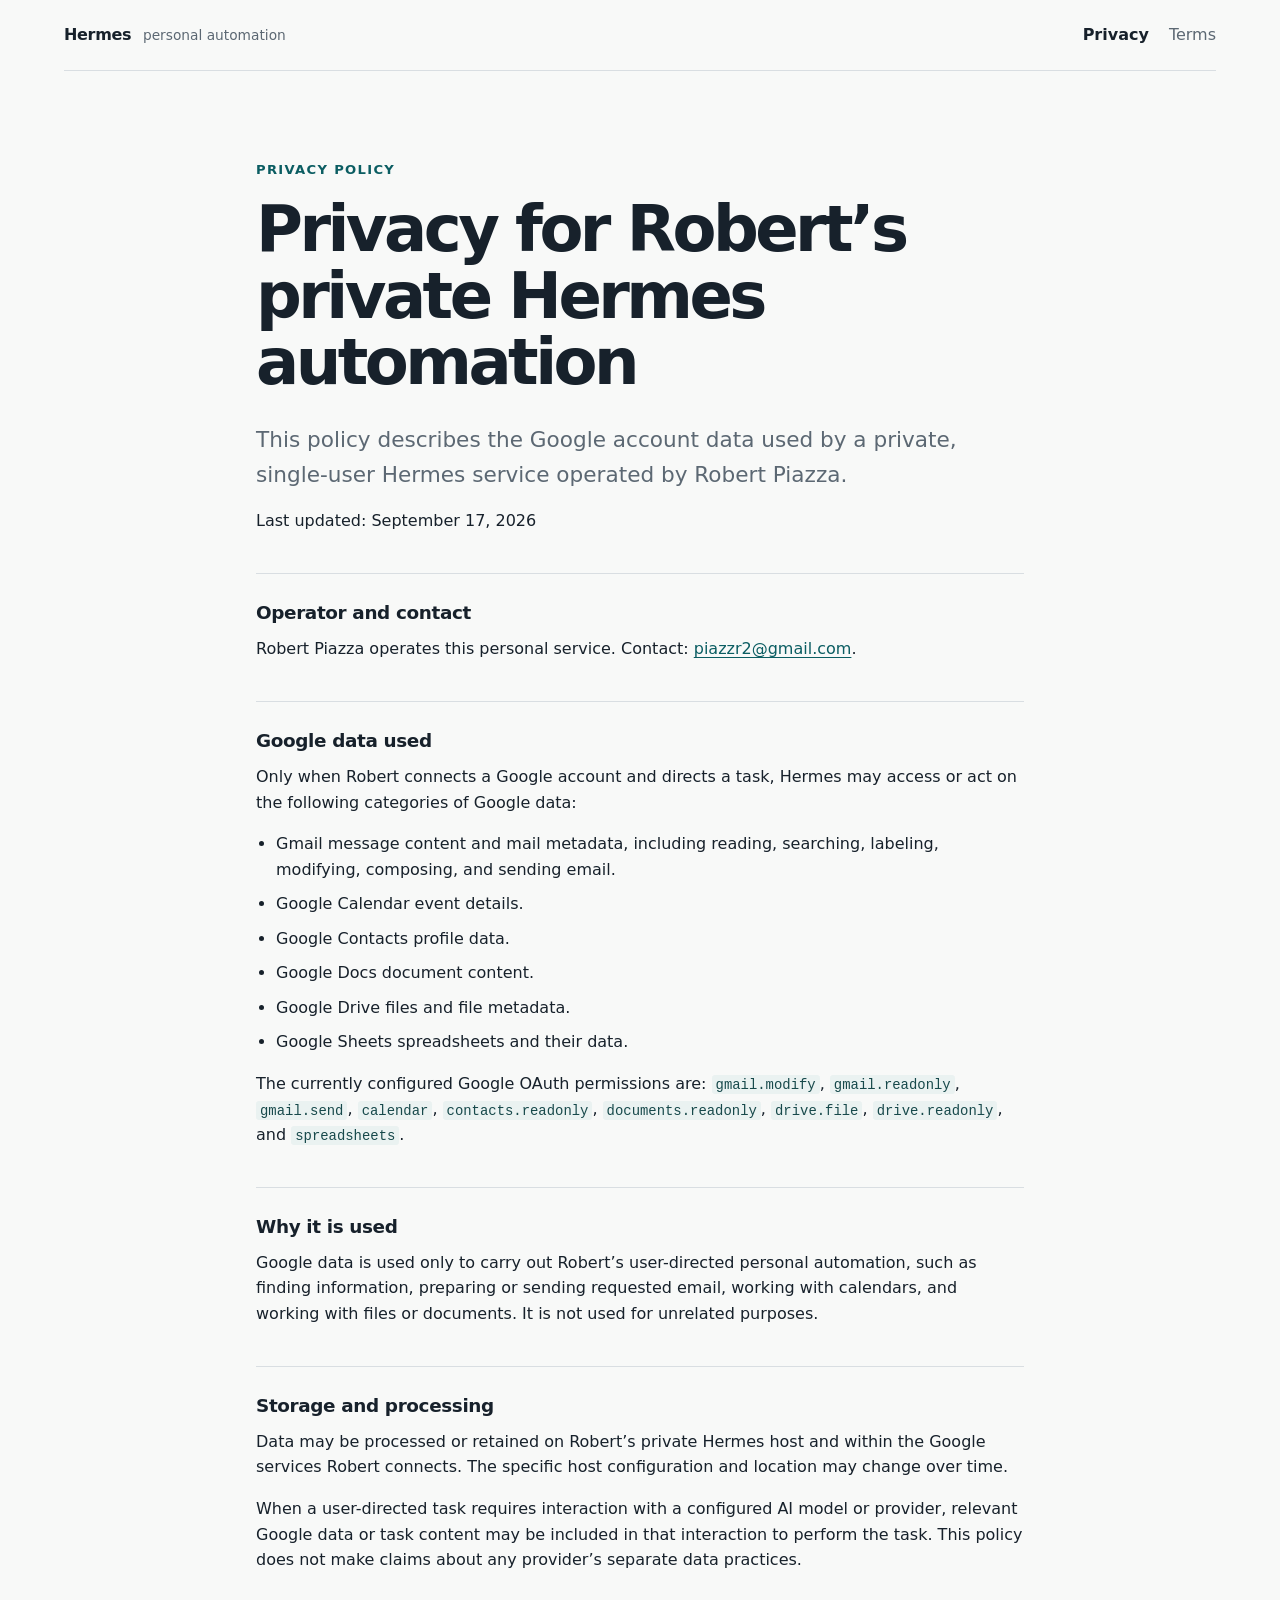
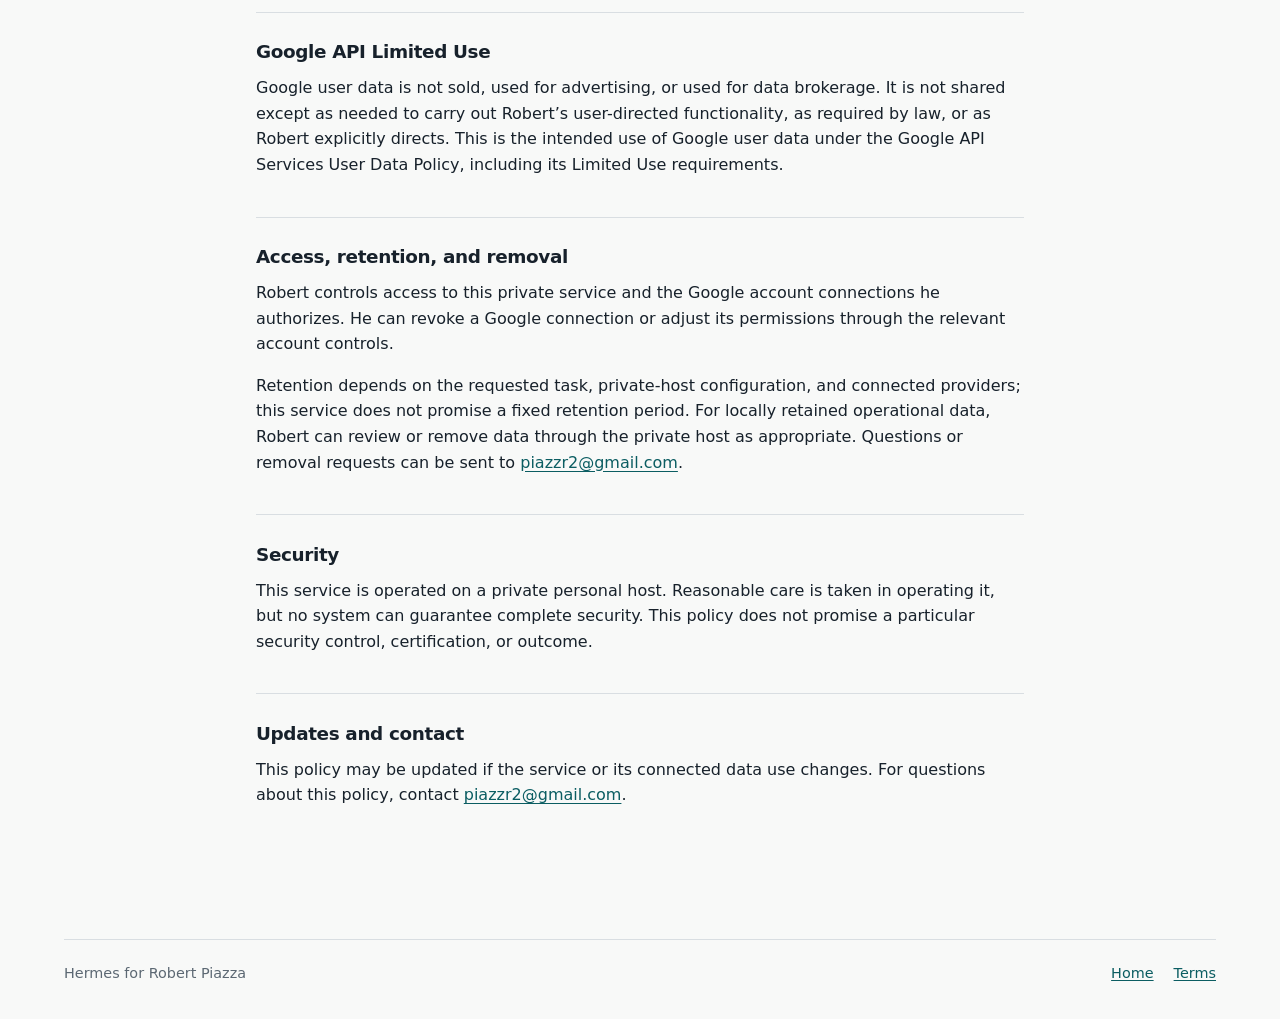
==== privacy/index.html @ 136b4e74 "Publish Hermes OAuth information pages" ====
<!doctype html>
<html lang="en">
<head>
  <meta charset="utf-8">
  <meta name="viewport" content="width=device-width, initial-scale=1">
  <meta name="description" content="Privacy Policy for Robert Piazza's private Hermes automation.">
  <title>Privacy Policy · Hermes for Robert Piazza</title>
  <link rel="stylesheet" href="/style.css">
</head>
<body>
  <header class="site-header">
    <a class="brand" href="/" aria-label="Hermes home">Hermes <span>personal automation</span></a>
    <nav aria-label="Primary navigation">
      <a aria-current="page" href="/privacy/">Privacy</a>
      <a href="/terms/">Terms</a>
    </nav>
  </header>

  <main class="policy">
    <p class="eyebrow">Privacy Policy</p>
    <h1>Privacy for Robert’s private Hermes automation</h1>
    <p class="policy-intro">This policy describes the Google account data used by a private, single-user Hermes service operated by Robert Piazza.</p>
    <p class="updated">Last updated: September 17, 2026</p>

    <section>
      <h2>Operator and contact</h2>
      <p>Robert Piazza operates this personal service. Contact: <a href="mailto:piazzr2@gmail.com">piazzr2@gmail.com</a>.</p>
    </section>

    <section>
      <h2>Google data used</h2>
      <p>Only when Robert connects a Google account and directs a task, Hermes may access or act on the following categories of Google data:</p>
      <ul>
        <li>Gmail message content and mail metadata, including reading, searching, labeling, modifying, composing, and sending email.</li>
        <li>Google Calendar event details.</li>
        <li>Google Contacts profile data.</li>
        <li>Google Docs document content.</li>
        <li>Google Drive files and file metadata.</li>
        <li>Google Sheets spreadsheets and their data.</li>
      </ul>
      <p>The currently configured Google OAuth permissions are: <code>gmail.modify</code>, <code>gmail.readonly</code>, <code>gmail.send</code>, <code>calendar</code>, <code>contacts.readonly</code>, <code>documents.readonly</code>, <code>drive.file</code>, <code>drive.readonly</code>, and <code>spreadsheets</code>.</p>
    </section>

    <section>
      <h2>Why it is used</h2>
      <p>Google data is used only to carry out Robert’s user-directed personal automation, such as finding information, preparing or sending requested email, working with calendars, and working with files or documents. It is not used for unrelated purposes.</p>
    </section>

    <section>
      <h2>Storage and processing</h2>
      <p>Data may be processed or retained on Robert’s private Hermes host and within the Google services Robert connects. The specific host configuration and location may change over time.</p>
      <p>When a user-directed task requires interaction with a configured AI model or provider, relevant Google data or task content may be included in that interaction to perform the task. This policy does not make claims about any provider’s separate data practices.</p>
    </section>

    <section>
      <h2>Google API Limited Use</h2>
      <p>Google user data is not sold, used for advertising, or used for data brokerage. It is not shared except as needed to carry out Robert’s user-directed functionality, as required by law, or as Robert explicitly directs. This is the intended use of Google user data under the Google API Services User Data Policy, including its Limited Use requirements.</p>
    </section>

    <section>
      <h2>Access, retention, and removal</h2>
      <p>Robert controls access to this private service and the Google account connections he authorizes. He can revoke a Google connection or adjust its permissions through the relevant account controls.</p>
      <p>Retention depends on the requested task, private-host configuration, and connected providers; this service does not promise a fixed retention period. For locally retained operational data, Robert can review or remove data through the private host as appropriate. Questions or removal requests can be sent to <a href="mailto:piazzr2@gmail.com">piazzr2@gmail.com</a>.</p>
    </section>

    <section>
      <h2>Security</h2>
      <p>This service is operated on a private personal host. Reasonable care is taken in operating it, but no system can guarantee complete security. This policy does not promise a particular security control, certification, or outcome.</p>
    </section>

    <section>
      <h2>Updates and contact</h2>
      <p>This policy may be updated if the service or its connected data use changes. For questions about this policy, contact <a href="mailto:piazzr2@gmail.com">piazzr2@gmail.com</a>.</p>
    </section>
  </main>

  <footer>
    <span>Hermes for Robert Piazza</span>
    <a href="/">Home</a>
    <a href="/terms/">Terms</a>
  </footer>
</body>
</html>
---- style.css ----
:root {
  --ink: #17212b;
  --muted: #5c6873;
  --line: #d9dee2;
  --canvas: #f8f9f8;
  --paper: #ffffff;
  --accent: #0b5d62;
  --accent-dark: #073e42;
  --max-width: 72rem;
}

* { box-sizing: border-box; }

html { color: var(--ink); background: var(--canvas); font-family: Inter, ui-sans-serif, system-ui, -apple-system, BlinkMacSystemFont, "Segoe UI", sans-serif; line-height: 1.6; }

body { margin: 0; }

a { color: var(--accent); text-underline-offset: 0.16em; }
a:hover { color: var(--accent-dark); }
a:focus-visible { outline: 3px solid #89c4bd; outline-offset: 3px; }

.site-header,
footer,
main { width: min(calc(100% - 3rem), var(--max-width)); margin-inline: auto; }

.site-header { display: flex; align-items: center; justify-content: space-between; gap: 1.5rem; padding-block: 1.4rem; border-bottom: 1px solid var(--line); }

.brand { color: var(--ink); font-weight: 760; letter-spacing: -0.02em; text-decoration: none; }
.brand span { color: var(--muted); font-size: 0.86rem; font-weight: 500; letter-spacing: 0; margin-left: 0.4rem; }

nav { display: flex; flex-wrap: wrap; gap: 1.25rem; }
nav a { color: var(--muted); text-decoration: none; }
nav a[aria-current="page"] { color: var(--ink); font-weight: 700; }

main { padding-block: clamp(3rem, 9vw, 7.5rem); }

.hero { max-width: 49rem; padding-bottom: clamp(3rem, 8vw, 6rem); }
.eyebrow { color: var(--accent); font-size: 0.82rem; font-weight: 800; letter-spacing: 0.1em; margin: 0 0 1rem; text-transform: uppercase; }
h1 { font-size: clamp(2.45rem, 6vw, 5.1rem); letter-spacing: -0.055em; line-height: 1.04; margin: 0; }
.lede,
.policy-intro { color: var(--muted); font-size: clamp(1.1rem, 2vw, 1.35rem); max-width: 44rem; margin-top: 1.7rem; }

.content-grid { display: grid; grid-template-columns: repeat(2, minmax(0, 1fr)); gap: 2.5rem; border-top: 1px solid var(--line); padding-top: 2rem; }
h2 { font-size: 1.15rem; letter-spacing: -0.02em; line-height: 1.25; margin: 0 0 0.75rem; }
p { margin: 0 0 1rem; }
.content-grid p { color: var(--muted); }

.notice { border-left: 3px solid var(--accent); margin-top: 4.5rem; max-width: 52rem; padding: 1.15rem 1.4rem; background: var(--paper); }
.notice p { margin-bottom: 0; }

.policy { max-width: 48rem; padding-top: clamp(2.8rem, 7vw, 5.5rem); }
.policy h1 { font-size: clamp(2.35rem, 5vw, 4.2rem); }
.policy section { border-top: 1px solid var(--line); margin-top: 2.45rem; padding-top: 1.7rem; }
.policy ul { margin: 0 0 1rem; padding-left: 1.25rem; }
.policy li + li { margin-top: 0.55rem; }
code { background: #eaf2f1; border-radius: 0.2rem; color: #17494b; font-family: ui-monospace, SFMono-Regular, Menlo, Consolas, monospace; font-size: 0.87em; padding: 0.1rem 0.25rem; }

footer { border-top: 1px solid var(--line); color: var(--muted); display: flex; flex-wrap: wrap; gap: 0.75rem 1.25rem; padding-block: 1.4rem 2.1rem; font-size: 0.9rem; }
footer span { margin-right: auto; }

@media (max-width: 40rem) {
  .site-header { align-items: flex-start; flex-direction: column; gap: 0.8rem; }
  .content-grid { grid-template-columns: 1fr; gap: 1.25rem; }
  footer span { flex-basis: 100%; }
}
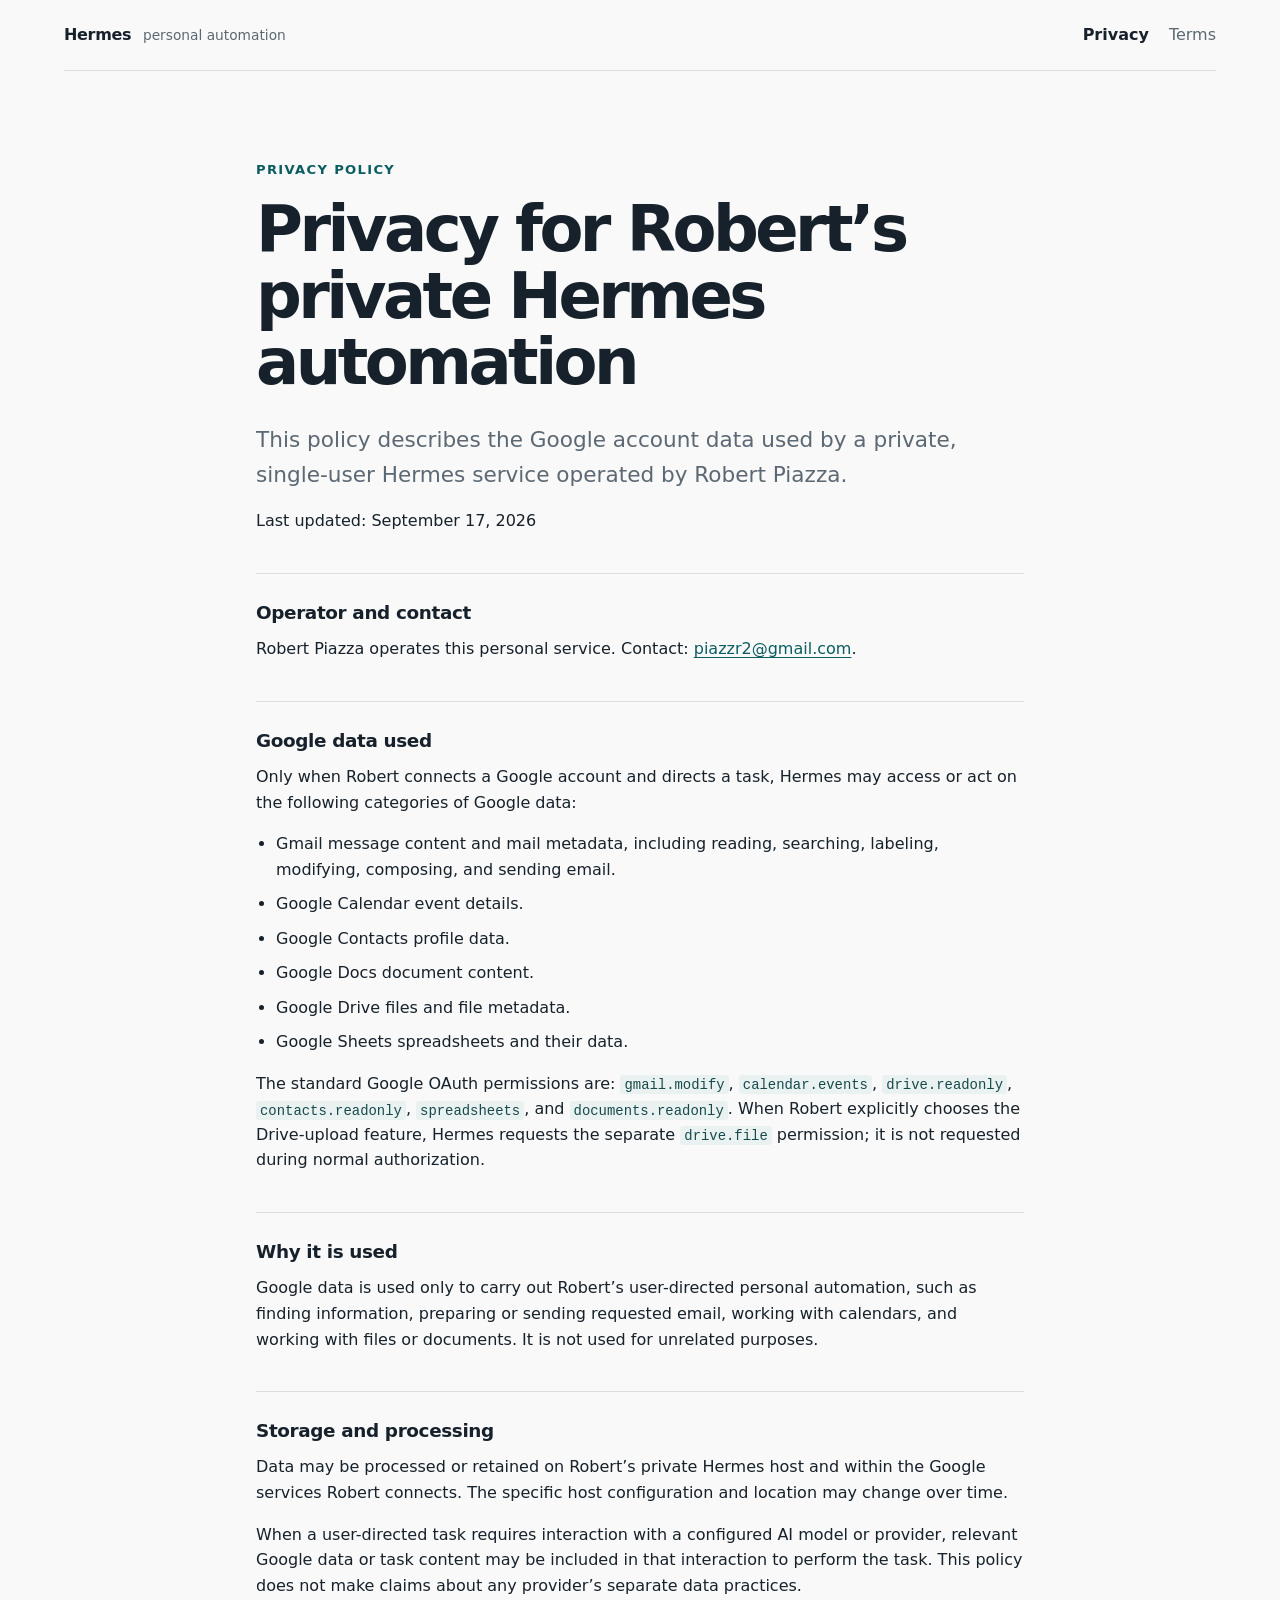
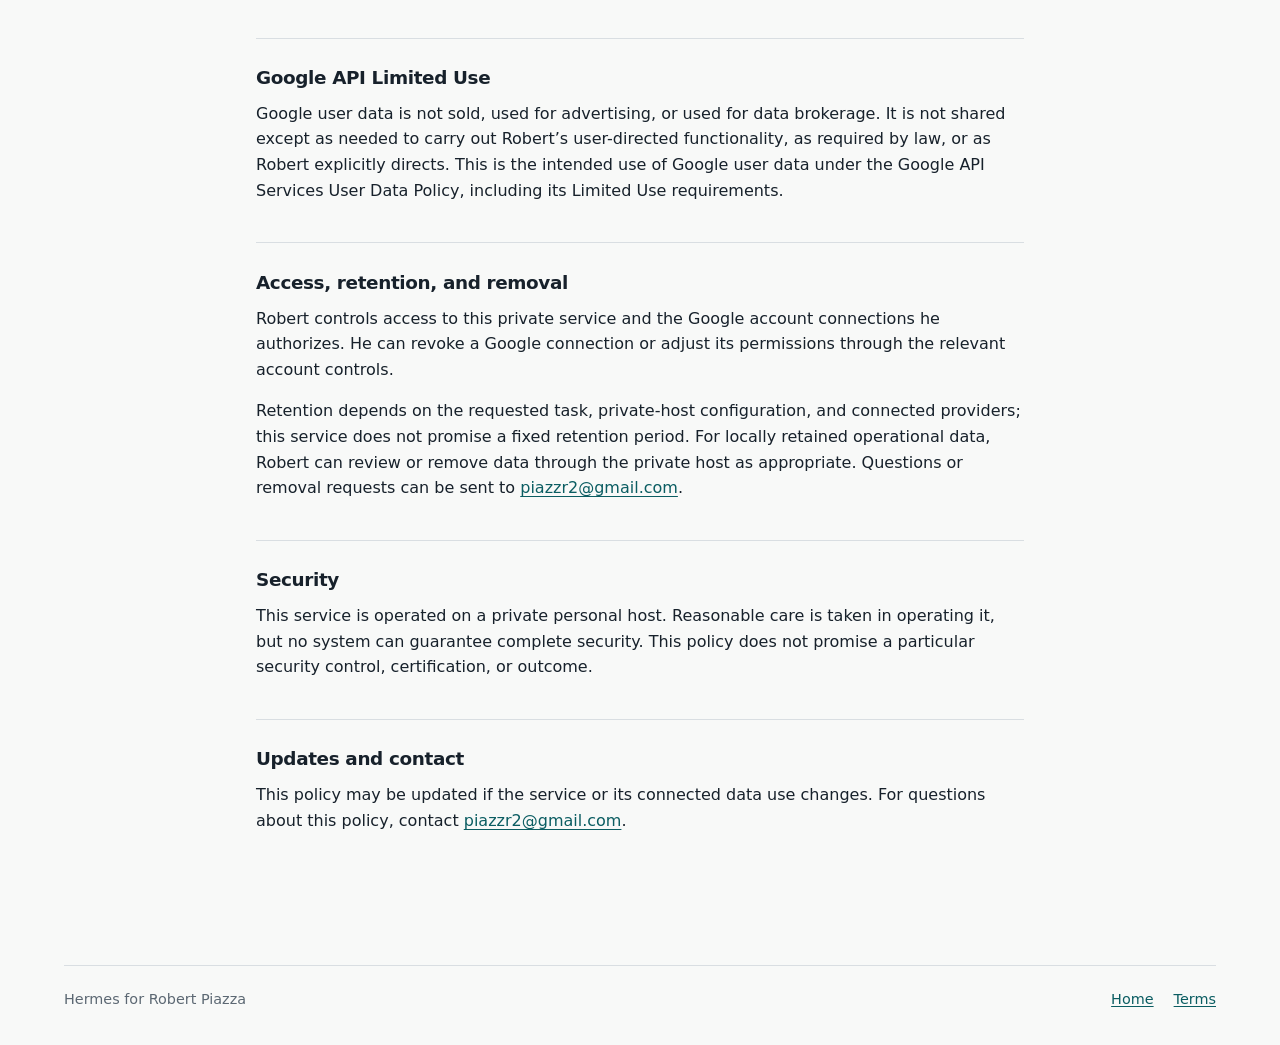
==== commit 89d6c6ee: "Align privacy policy with minimized OAuth scopes" ====
--- a/privacy/index.html
+++ b/privacy/index.html
@@ -38,7 +38,7 @@
         <li>Google Drive files and file metadata.</li>
         <li>Google Sheets spreadsheets and their data.</li>
       </ul>
-      <p>The currently configured Google OAuth permissions are: <code>gmail.modify</code>, <code>gmail.readonly</code>, <code>gmail.send</code>, <code>calendar</code>, <code>contacts.readonly</code>, <code>documents.readonly</code>, <code>drive.file</code>, <code>drive.readonly</code>, and <code>spreadsheets</code>.</p>
+      <p>The standard Google OAuth permissions are: <code>gmail.modify</code>, <code>calendar.events</code>, <code>drive.readonly</code>, <code>contacts.readonly</code>, <code>spreadsheets</code>, and <code>documents.readonly</code>. When Robert explicitly chooses the Drive-upload feature, Hermes requests the separate <code>drive.file</code> permission; it is not requested during normal authorization.</p>
     </section>
 
     <section>
